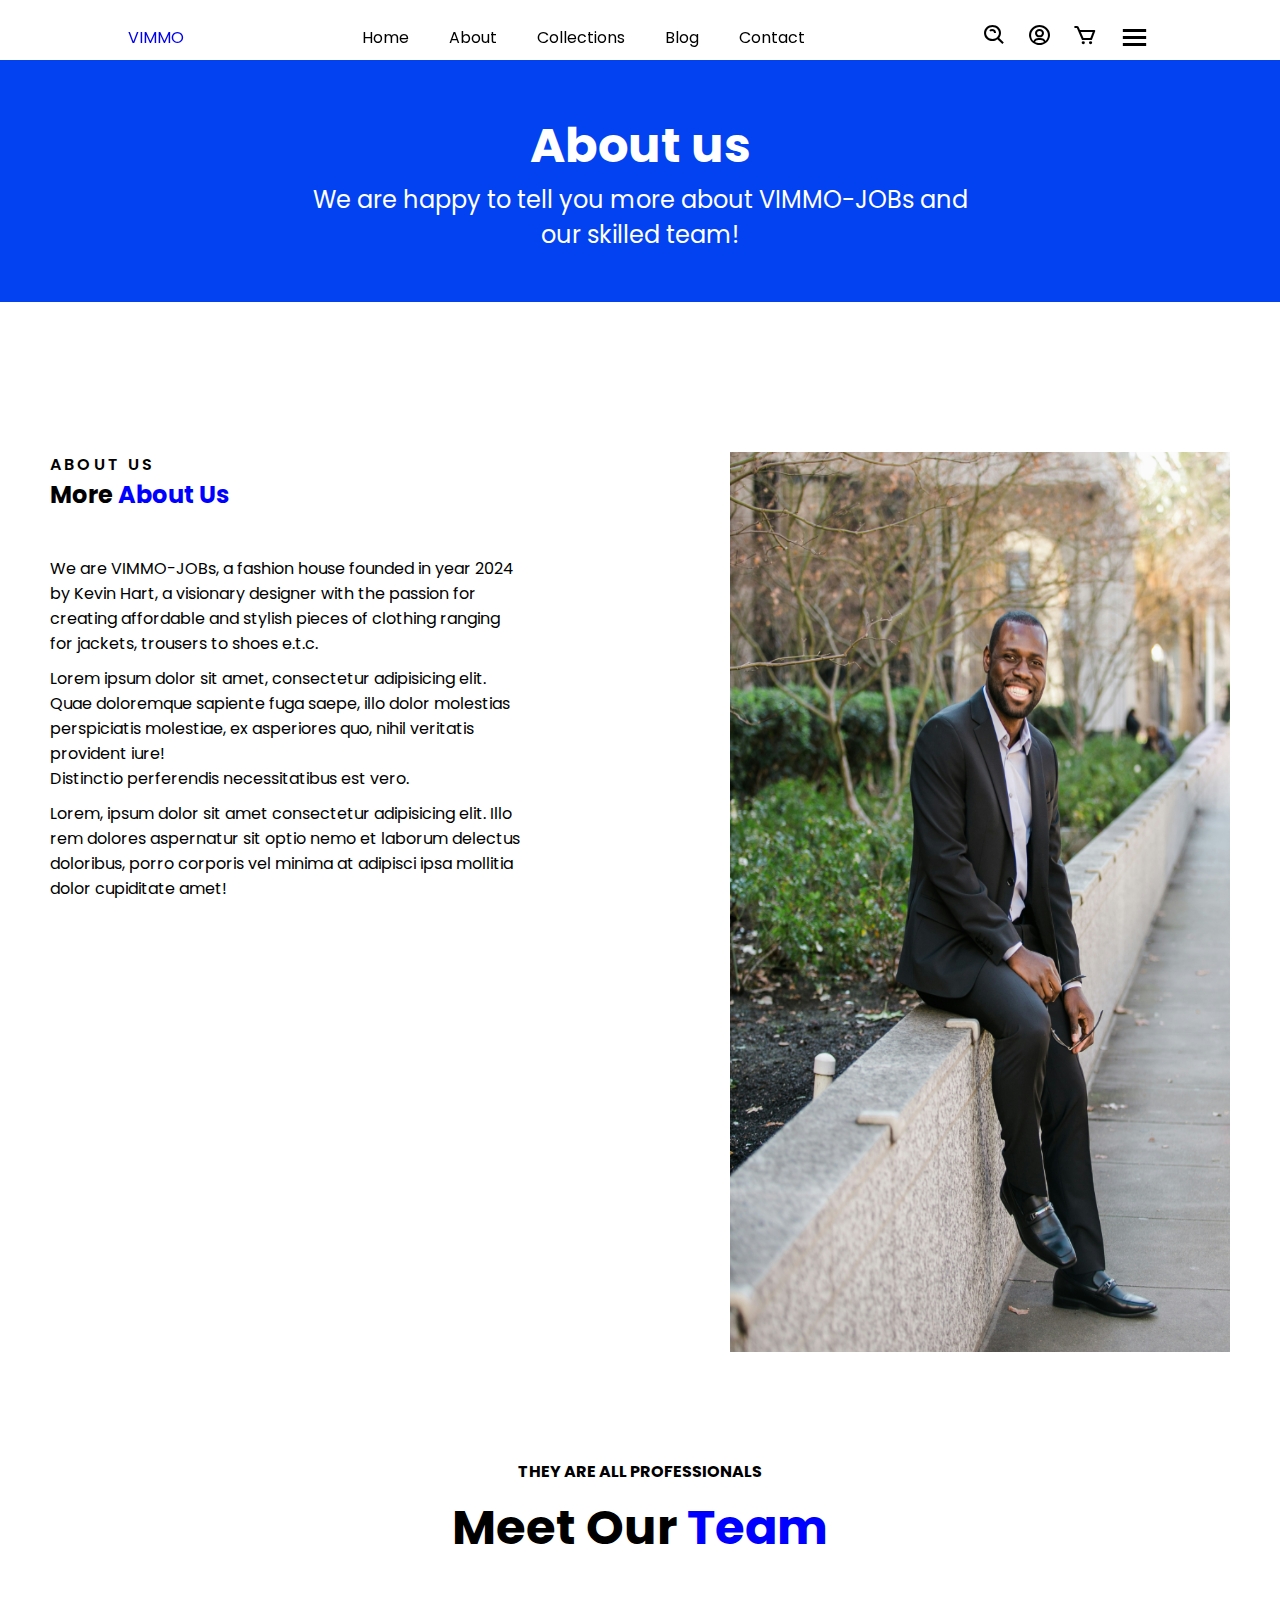
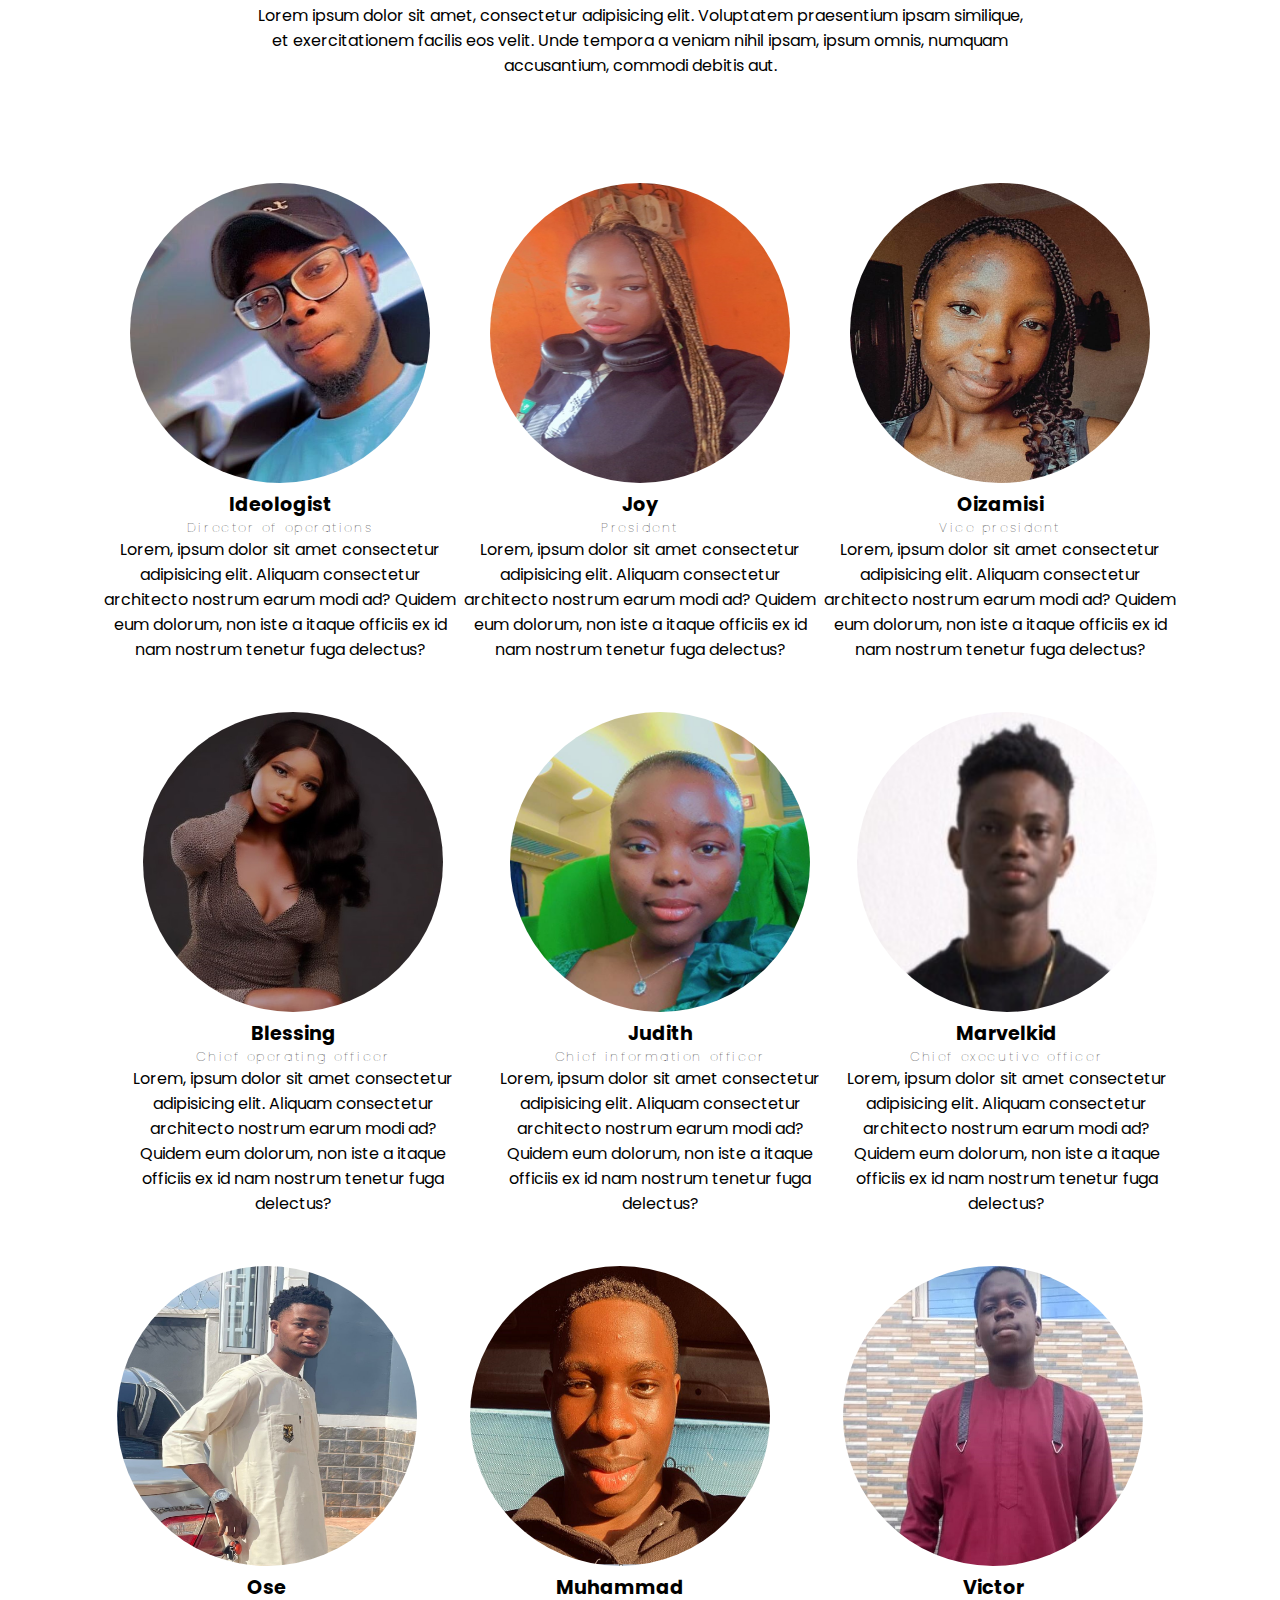
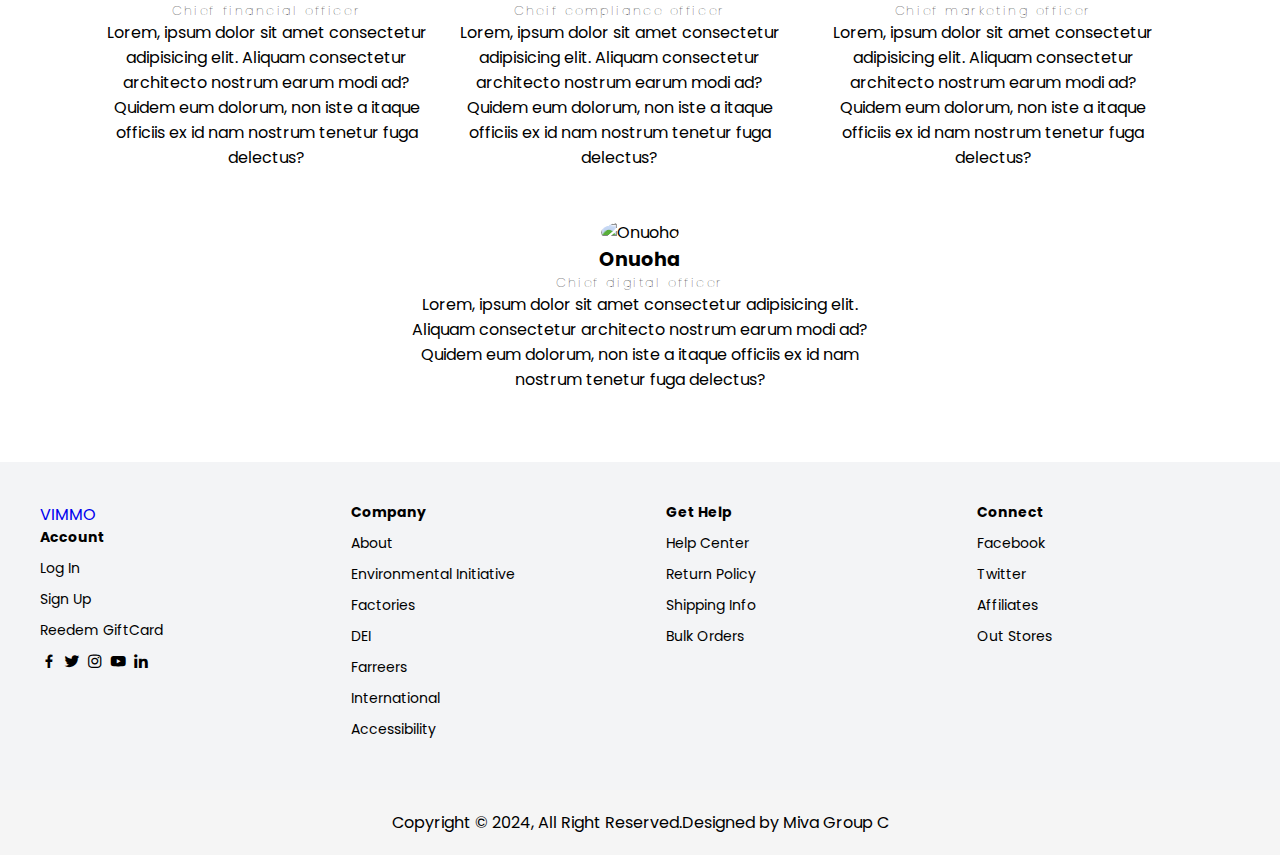
==== About/about.html @ 6a5ee30c "Add files via upload" ====
<!DOCTYPE html>
<html lang="en">
    <head>
        <meta charset="UTF-8">
        <meta http-equiv="X-UA-Compatible" content="IE=edge">
        <meta name="viewport" content="width=device-width, initial-scale=1.0">
        <title>About Us</title>
        <!-- css-link -->
        <link rel="stylesheet" href="about.css">

        <link rel="preconnect" href="https://fonts.googleapis.com">
        <link rel="preconnect" href="https://fonts.gstatic.com" crossorigin>
        <link
            href="https://fonts.googleapis.com/css2?family=Poppins:ital,wght@0,100;0,200;0,300;0,400;0,500;0,600;0,700;0,800;0,900;1,100;1,200;1,300;1,400;1,500;1,600;1,700;1,800;1,900&display=swap"
            rel="stylesheet">

        <link rel="stylesheet"
            href="https://cdnjs.cloudflare.com/ajax/libs/font-awesome/6.5.2/css/all.min.css"
            integrity="sha512-SnH5WK+bZxgPHs44uWIX+LLJAJ9/2PkPKZ5QiAj6Ta86w+fsb2TkcmfRyVX3pBnMFcV7oQPJkl9QevSCWr3W6A=="
            crossorigin="anonymous" referrerpolicy="no-referrer" />

        <link rel="stylesheet"
            href="https://unpkg.com/boxicons@latest/css/boxicons.min.css">
    </head>
    <header>
        <a href="#" class="logo">VIMMO</a>

        <ul class="navmenu">
            <li><a href="#">Home</a></li>
            <li><a href="about.html">About</a></li>
            <li><a href="product.html">Collections</a></li>
            <li><a href="#">Blog</a></li>
            <li><a href="#">Contact</a></li>
        </ul>
        <div class="nav-icon">
            <a href="#"><i class='bx bx-search-alt'></i></a>
            <a href="#"><i class='bx bx-user-circle'></i></a>
            <a href="#"><i class='bx bx-cart'></i></a>

            <div class="bx bx-menu" id="menu-icon"></div>

        </div>
    </header>

    <body>
        <div class="about_section">
            <div class="about_header">
                <h1>About us</h1>
                <p>
                    We are happy to tell you more about VIMMO-JOBs and<br>
                    our skilled team!

                </p>
            </div>
        </div>
        <!--breif information section-->
        <div class="about_content">

            <div class="text_section">
                <div class="left_art">
                    <h1>ABOUT US</h1>
                    <h2>More <span>About Us</span></h2>
                    <div class="words">
                        <p>We are VIMMO-JOBs, a fashion house founded in year
                            2024
                            by Kevin Hart, a visionary designer with the passion
                            for
                            creating
                            affordable and stylish pieces of clothing ranging
                            for
                            jackets, trousers to shoes e.t.c.
                        </p>
                        <p>
                            Lorem ipsum dolor sit amet, consectetur adipisicing
                            elit.<br>
                            Quae doloremque sapiente fuga saepe, illo dolor
                            molestias perspiciatis molestiae, ex asperiores quo,
                            nihil veritatis provident iure!<br>
                            Distinctio perferendis necessitatibus est vero.
                        </p>
                        <p>
                            Lorem, ipsum dolor sit amet consectetur adipisicing
                            elit. Illo rem dolores aspernatur sit optio nemo et
                            laborum delectus doloribus,
                            porro corporis vel minima at adipisci ipsa mollitia
                            dolor cupiditate amet!
                        </p>
                    </div>
                </div>
                <div class="image_section">
                    <img class="Img_pic"
                        src="Images/Black coporate man.jpg"
                        alt="Our Ceo">

                </div>
            </div>

        </div>
    </div>
    <!--Introduction section-->
    <div class="team_intro">
        <h1>THEY ARE ALL PROFESSIONALS</h1>
        <h2>Meet Our <span> Team </span></h2>

        <p>
            Lorem ipsum dolor sit amet, consectetur adipisicing elit.
            Voluptatem praesentium ipsam similique, et exercitationem
            facilis eos velit.
            Unde tempora a veniam nihil ipsam, ipsum omnis, numquam
            accusantium, commodi debitis aut.
        </p>

    </div>
    <div class="team_section1">
        <div class="Ideologist">
            <img src="Images/ideologist.jpg" alt="Samuel">
            <h1>Ideologist</h1>
            <h2>Director of operations</h2>
            <p>Lorem, ipsum dolor sit amet consectetur adipisicing elit. Aliquam
                consectetur architecto nostrum earum modi ad? Quidem eum
                dolorum,
                non iste a itaque officiis ex id nam nostrum tenetur fuga
                delectus?</p>
        </div>
        <div class="Joy">
            <img src="Images/Joy.jpg" alt="joy">
            <h1>Joy</h1>
            <h2>President</h2>
            <p>Lorem, ipsum dolor sit amet consectetur adipisicing elit. Aliquam
                consectetur architecto nostrum earum modi ad? Quidem eum
                dolorum,
                non iste a itaque officiis ex id nam nostrum tenetur fuga
                delectus?</p>
        </div>
        <div class="oizamisi">
            <img src="Images/oizamisi.jpg" alt="oizamisi">
            <h1>Oizamisi</h1>
            <h2>Vice president</h2>
            <p>Lorem, ipsum dolor sit amet consectetur adipisicing elit. Aliquam
                consectetur architecto nostrum earum modi ad? Quidem eum
                dolorum,
                non iste a itaque officiis ex id nam nostrum tenetur fuga
                delectus?</p>
        </div>
    </div>
    <div class="team_section2">
        <div class="ideologist">
            <img src="Images/blessing.jpg" alt="Blessing">
            <h1>Blessing</h1>
            <h2>Chief operating officer</h2>
            <p>Lorem, ipsum dolor sit amet consectetur adipisicing elit. Aliquam
                consectetur architecto nostrum earum modi ad? Quidem eum
                dolorum,
                non iste a itaque officiis ex id nam nostrum tenetur fuga
                delectus?</p>
        </div>
        <div class="Ideologist">
            <img src="Images/Judith.jpg" alt="Judith">
            <h1>Judith</h1>
            <h2>Chief information officer</h2>
            <p>Lorem, ipsum dolor sit amet consectetur adipisicing elit. Aliquam
                consectetur architecto nostrum earum modi ad? Quidem eum
                dolorum,
                non iste a itaque officiis ex id nam nostrum tenetur fuga
                delectus?</p>
        </div>
        <div class="Ideologist">
            <img src="Images/marvelkid.jpg" alt="Marvelkid">
            <h1>Marvelkid</h1>
            <h2>Chief executive officer</h2>
            <p>Lorem, ipsum dolor sit amet consectetur adipisicing elit. Aliquam
                consectetur architecto nostrum earum modi ad? Quidem eum
                dolorum,
                non iste a itaque officiis ex id nam nostrum tenetur fuga
                delectus?</p>
        </div>

    </div>

    <div class="team_section2">
        <div>
            <img src="Images/ose.jpg" alt="ose">
            <h1>Ose</h1>
            <h2>Chief financial officer</h2>
            <p>Lorem, ipsum dolor sit amet consectetur adipisicing elit. Aliquam
                consectetur architecto nostrum earum modi ad? Quidem eum
                dolorum,
                non iste a itaque officiis ex id nam nostrum tenetur fuga
                delectus?</p>
        </div>
        <div class="ideologist">
            <img src="Images/muhammad .png" alt="Muhammad">
            <h1>Muhammad</h1>
            <h2>Cheif compliance officer</h2>
            <p>Lorem, ipsum dolor sit amet consectetur adipisicing elit. Aliquam
                consectetur architecto nostrum earum modi ad? Quidem eum
                dolorum,
                non iste a itaque officiis ex id nam nostrum tenetur fuga
                delectus?</p>
        </div>
        <div class="ideologist">
            <img src="Images/victor.jpg" alt="Victor">
            <h1>Victor</h1>
            <h2>Chief marketing officer</h2>
            <p>Lorem, ipsum dolor sit amet consectetur adipisicing elit. Aliquam
                consectetur architecto nostrum earum modi ad? Quidem eum
                dolorum,
                non iste a itaque officiis ex id nam nostrum tenetur fuga
                delectus?</p>
        </div>

    </div>
    <div class="team_section3">
        <div>
            <img src="Images/NDP.png" alt="Onuoha">
            <h1>Onuoha</h1>
            <h2>Chief digital officer</h2>
            <p>Lorem, ipsum dolor sit amet consectetur adipisicing elit. Aliquam
                consectetur architecto nostrum earum modi ad? Quidem eum
                dolorum,
                non iste a itaque officiis ex id nam nostrum tenetur fuga
                delectus?</p>
        </div>
    </div>

    <!-- footer-->
    <section class="contact">
        <div class="footer-info">
            <div class="first-footer-info">
                <a href="#" class="logo">VIMMO</a>
                <h4>Account</h4>
                <p>Log In</p>
                <p>Sign Up</p>
                <p>Reedem GiftCard</p>

                <div class="social-icon">
                    <a href="#"><i class='bx bxl-facebook'></i></a>
                    <a href="#"><i class='bx bxl-twitter'></i></a>
                    <a href="#"><i class='bx bxl-instagram'></i></a>
                    <a href="#"><i class='bx bxl-youtube'></i></a>
                    <a href="#"><i class='bx bxl-linkedin'></i></a>
                </div>
            </div>
            <div class="second-info">
                <h4>Company</h4>
                <p>About</p>
                <p>Environmental initiative</p>
                <p>Factories</p>
                <p>DEI</p>
                <p>Farreers</p>
                <p>international</p>
                <p>Accessibility</p>
            </div>
            <div class="third second-info">
                <h4>Get Help</h4>
                <p>Help Center</p>
                <p>Return Policy</p>
                <p>Shipping Info</p>
                <p>Bulk Orders</p>
            </div>
            <div class="fouth second-info">
                <h4>Connect</h4>
                <p>Facebook</p>
                <p>Twitter</p>
                <p>Affiliates</p>
                <p>Out Stores</p>
            </div>
        </div>
    </section>
    <div class="copyright">
        <p>Copyright © 2024, All Right Reserved.Designed by Miva Group C</p>
    </div>

</body>
---- About/about.css ----
*{
    margin: 0;
    padding: 0;
    box-sizing: border-box;
    scroll-behavior: smooth;
    font-family: 'Poppins';
    list-style: none;
    text-decoration: none;
}
header{
    position: fixed;
    width: 100%;
    top: 0;
    right: 0;
    z-index: 1000;
    display: flex;
    align-items: center;
    justify-content: space-between;
    padding: 20px 10%;
}
.logo{
    max-width: 120px;
    height: auto;
}
.navmenu{
    display: flex;
}
.navmenu a{
    color: black;
    font-size: 16px;
    text-transform: capitalize;
    padding: 10px 20px;
    font-weight: 400;
    transition: all .42s ease;
}
.navmenu a:hover{
    color: rgb(255, 0, 0);
}
.nav-icon{
    display: flex;
    align-items: center;
}
.nav-icon i{
    margin-right: 20px;
    color: black;
    font-size: 25px;
    font-weight: 400;
    transition: all .42s ease;
}
.nav-icon i:hover{
    transform: scale(1.1);
    color: red;
}
.nav-icon{
    display: flex;
    align-items: center;
}
.nav-icon i{
    margin-right: 20px;
    color: black;
    font-size: 25px;
    font-weight: 400;
    transition: all .42s ease;
}
.nav-icon i:hover{
    transform: scale(1.1);
    color: red;
}
#menu-icon{
    font-size: 35px;
    color: black;
    z-index: 10001;
    cursor: pointer;
}

body{
    margin: 0%;
    padding: 0%;
    background-color: white;
    display: grid;
    width: 100%;
    min-height: 100vh;
    
}
/*About design*/
.about_section{
    text-align: center;
    margin-top: 60px;
    padding: 0;
    
    
}
.about_header{
    background-color: #0342f0;
    color: white;
    padding: 50px 20px;
}
.about_header h1{
    margin: 0;
    font-size: 3em;
}
.about_header p{
    font-size: 1.5em;
    margin-bottom: 10px 0 0;
}
/* Breig information section*/
.Img_pic{
width: 500px;
height: 900px;
margin-top: 20%;
}
.text_section{
    display: flex;
    align-items: center;
    justify-content: space-between;
    padding: 50px;
}
.words{
    width: 70%;
    height: 80%;
    padding-top: 5%;
}
.words p{
    padding-top: 10px;
}
.left_art h1{
    font-size: 1em;
    font-weight: 600; /*affects the thickness of the font*/
    letter-spacing: 0.2em; /*create spaces in-between letters*/
}
.left_art span{
    color: blue;
}
.left_art{
    margin-top: 7.8%;
    height: 900px;
}



/*Team Introduction section */
.team_intro{
    padding: 50px 200px 75px 200px;
    text-align: center;
    margin: 0px 50px 0px 50px;
}
.team_intro h1{
    font-size: 1em; /* resizes the font */
}
.team_intro h2{
font-size: 3em;
padding: 1%;
padding-bottom: 5%;
}
.team_intro span{
    color: blue;
}
.team_section1{
    display: flex;
    align-items: center;
    justify-content: space-evenly;
    text-align: center;
    padding: 30px 100px 20px 100px;
}
.team_section1 img{
    width: 300px;
    height: 300px;
    border-radius: 50%;
    
}
.team_section1 h1{
    font-size: 1.2em;
}
.ideologist{
    padding: 0px 20px 0px 20px;
}
.team_section1 h2{
    font-size: 0.8em;
    font-weight: 100;
    letter-spacing: 0.2em;
}
.team_section2{
    display: flex;
    align-items: center;
    justify-content: space-evenly;
    text-align: center;
    padding: 30px 100px 20px 100px;
}
.team_section2 img{
    width: 300px;
    height: 300px;
    border-radius: 50%;
}
.team_section2 h1{
    font-size: 1.2em;
}
.team_section2 h2{
    font-size: 0.8em;
    font-weight: 100;
    letter-spacing: 0.2em;
}
.team_section3{
    display: flex;
    align-items: center;
    justify-content: space-evenly;
    text-align: center;
    padding: 30px 100px 20px 100px;
    margin: 0px 100px 50px 100px;
}
.team_section3 img{
    width: 300px;
    height: 300px;
    border-radius: 50%;
}
.team_section3 h1{
    font-size: 1.2em;
}
.team_section3 h2{
    font-size: 0.8em;
    font-weight: 100;
    letter-spacing: 0.2em;
}
.team_section3 p{
    margin: 0px 200px 0px 200px;
}
/* footer */
.contact {
    background-color: #f3f4f6;
  }
  .footer-info {
    margin: 20px;
    padding: 20px;
    display: grid;
    grid-template-columns: repeat(auto-fit, minmax(160px, auto));
    gap: 3rem;
  }
  .first-footer-info a {
    width: 140px;
    height: auto;
  }
  .footer-info h4 {
    color: black;
    font-size: 14px;
    text-transform: capitalize;
    margin-bottom: 10px;
  }
  .footer-info p {
    color: black;
    font-size: 14px;
    font-weight: 400;
    text-transform: capitalize;
    line-height: 1.5;
    margin-bottom: 10px;
    cursor: pointer;
    transition: all 0.42s;
  }
  .footer-info p:hover {
    color: red;
  }
  .social-icon i {
    color: black;
    margin-right: 1px;
    font-size: 18px;
    transition: all 0.42s;
  }
  .social-icon i:hover {
    transform: scale(1.3);
  }
  .copyright {
    background-color: whitesmoke;
    text-align: center;
    padding: 20px;
  }
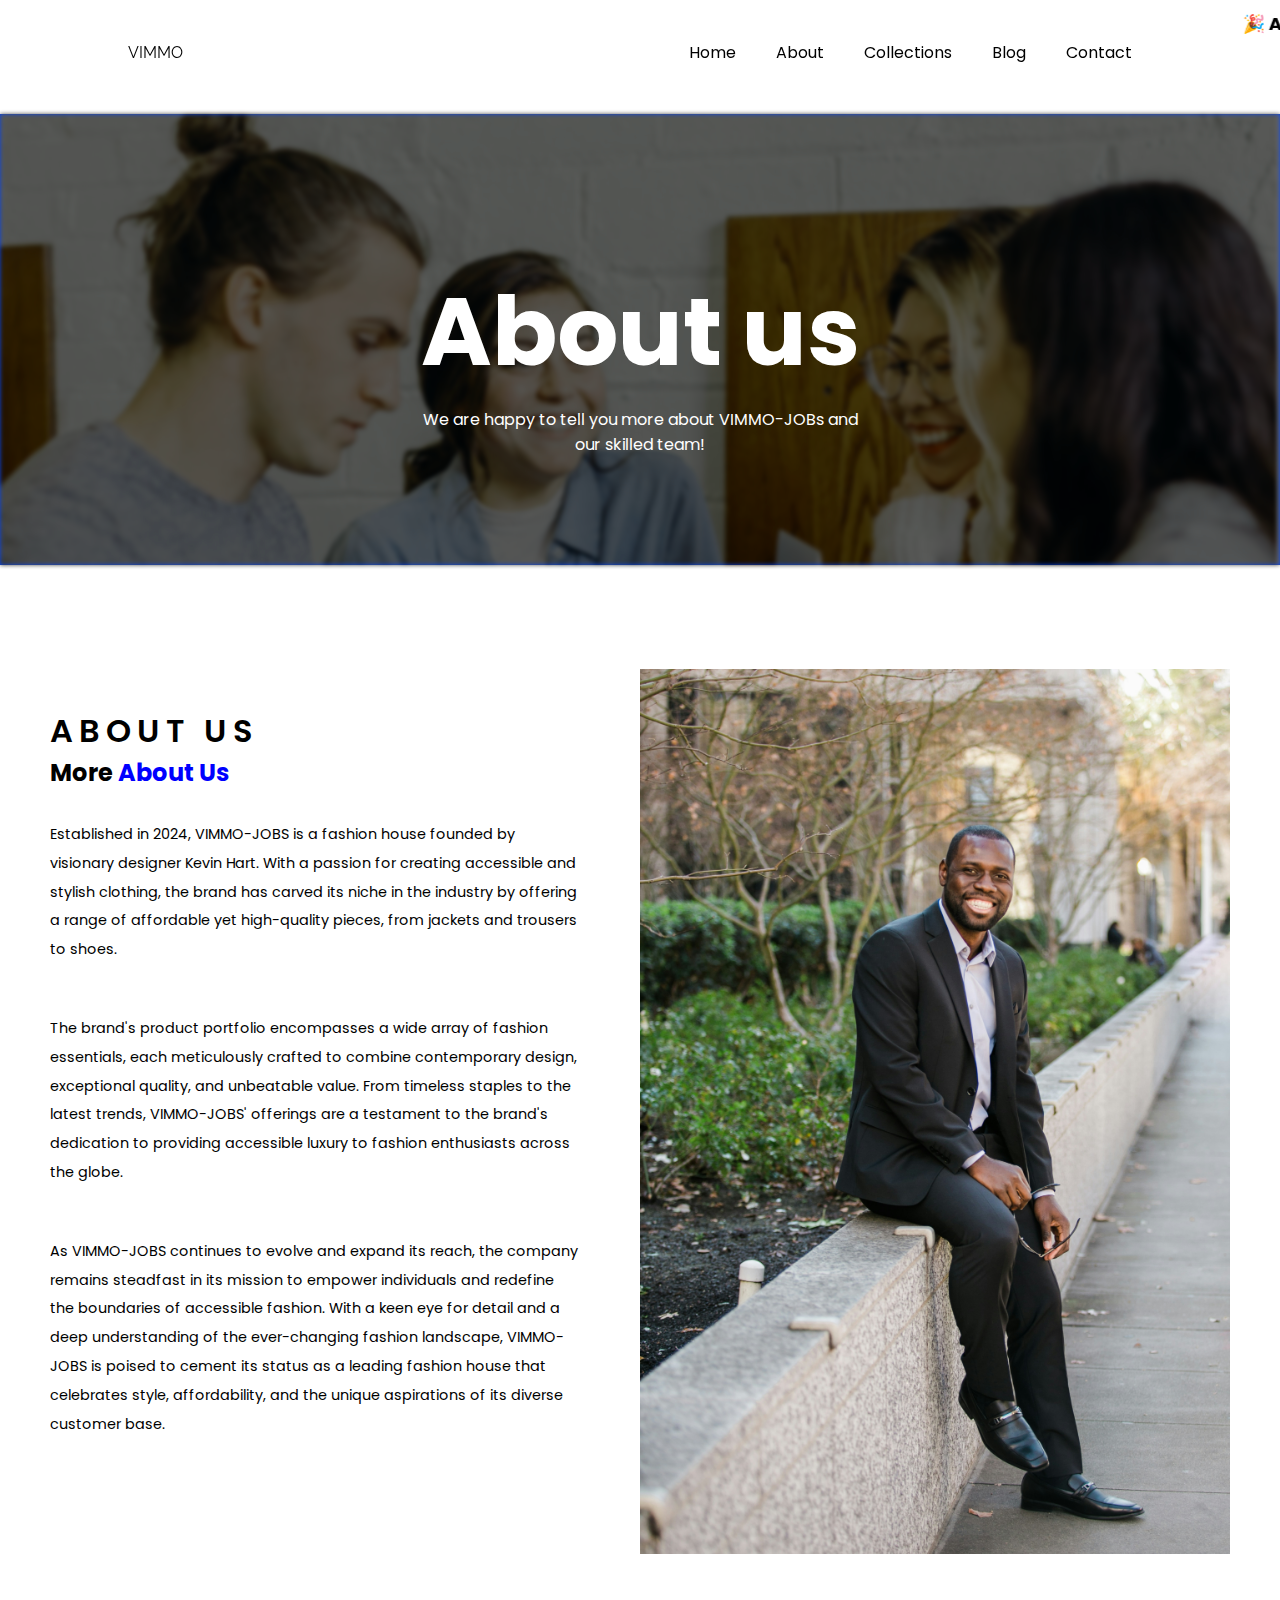
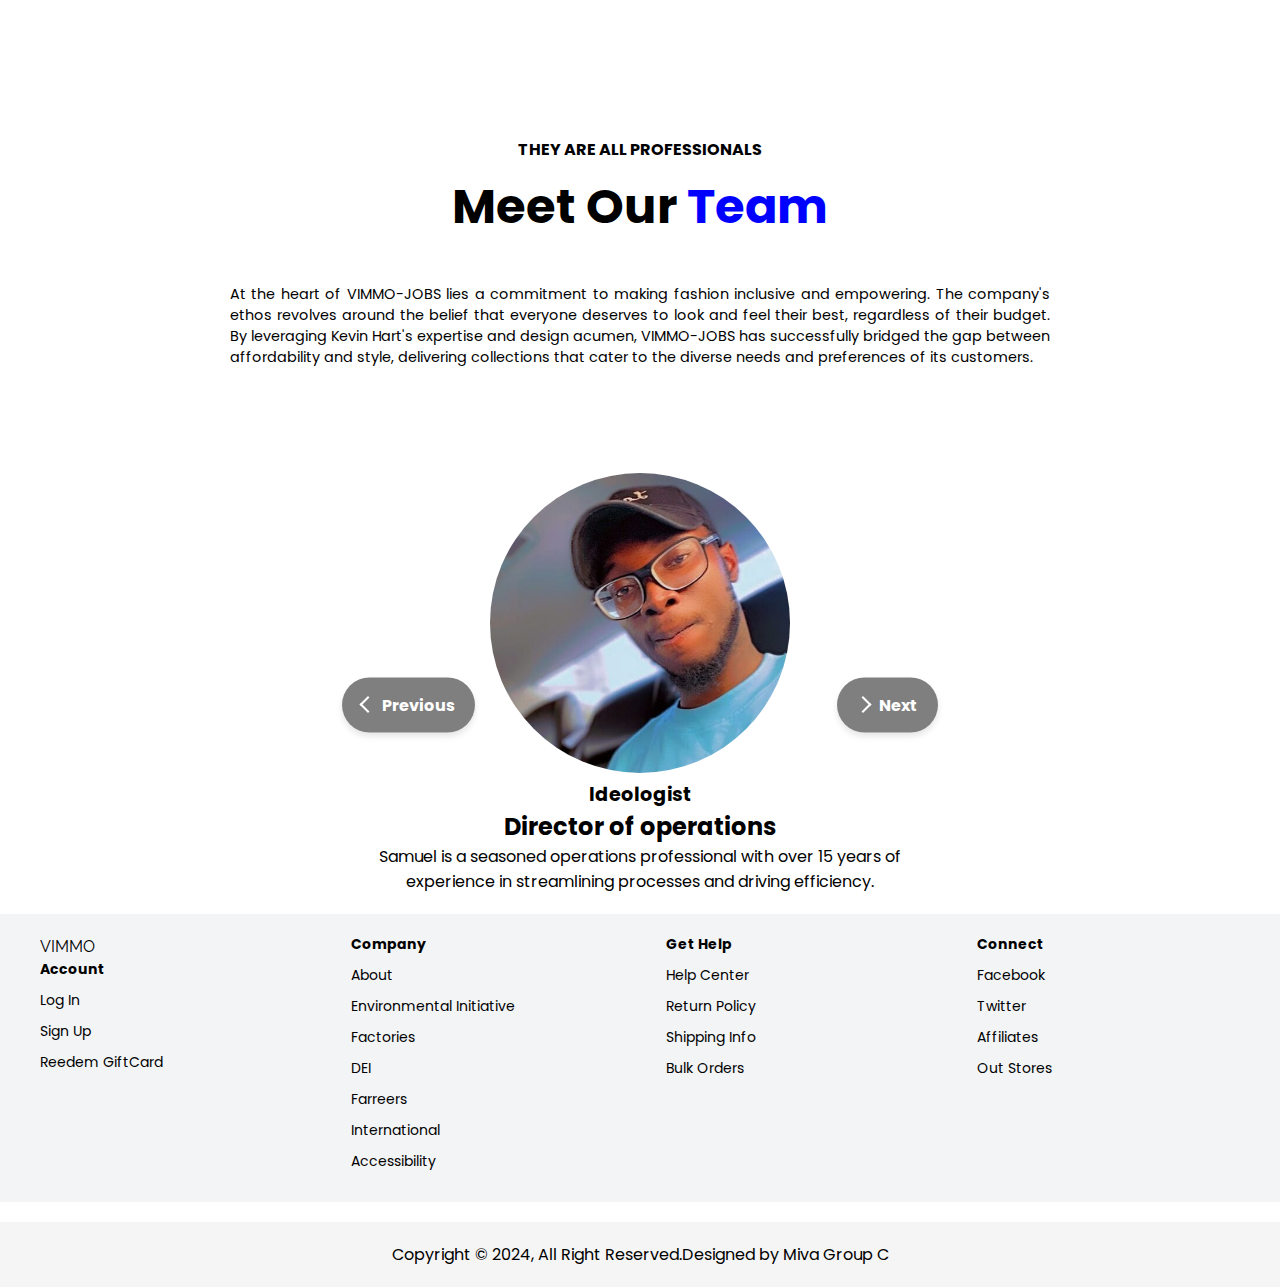
==== commit ff15c964: "UPDATED_VERSION" ====
--- a/About/about.html
+++ b/About/about.html
@@ -1,14 +1,16 @@
 <!DOCTYPE html>
 <html lang="en">
-    <head>
-        <meta charset="UTF-8">
-        <meta http-equiv="X-UA-Compatible" content="IE=edge">
-        <meta name="viewport" content="width=device-width, initial-scale=1.0">
-        <title>About Us</title>
-        <!-- css-link -->
-        <link rel="stylesheet" href="about.css">
-
-        <link rel="preconnect" href="https://fonts.googleapis.com">
+
+<head>
+    <meta charset="UTF-8">
+    <meta http-equiv="X-UA-Compatible" content="IE=edge">
+    <meta name="viewport" content="width=device-width, initial-scale=1.0">
+    <title>About Us</title>
+    <!-- css-link -->
+    <link rel="stylesheet" href="about.css">
+    <script defer src="about.js"></script>
+
+    <!-- <link rel="preconnect" href="https://fonts.googleapis.com">
         <link rel="preconnect" href="https://fonts.gstatic.com" crossorigin>
         <link
             href="https://fonts.googleapis.com/css2?family=Poppins:ital,wght@0,100;0,200;0,300;0,400;0,500;0,600;0,700;0,800;0,900;1,100;1,200;1,300;1,400;1,500;1,600;1,700;1,800;1,900&display=swap"
@@ -20,82 +22,90 @@
             crossorigin="anonymous" referrerpolicy="no-referrer" />
 
         <link rel="stylesheet"
-            href="https://unpkg.com/boxicons@latest/css/boxicons.min.css">
-    </head>
-    <header>
-        <a href="#" class="logo">VIMMO</a>
-
-        <ul class="navmenu">
-            <li><a href="#">Home</a></li>
-            <li><a href="about.html">About</a></li>
-            <li><a href="product.html">Collections</a></li>
-            <li><a href="#">Blog</a></li>
-            <li><a href="#">Contact</a></li>
-        </ul>
-        <div class="nav-icon">
+            href="https://unpkg.com/boxicons@latest/css/boxicons.min.css"> -->
+</head>
+<div class="announcement-bar">
+    <marquee behavior="scroll" direction="left" scrollamount="5">
+        🎉 AMAZING OFFER! 🎉 Enjoy a 100% discount on all our products! Shop now and pay absolutely nothing! Limited
+        time
+        offer!
+    </marquee>
+</div>
+<header>
+    <a href="/index.html" class="logo">VIMMO</a>
+
+    <ul class="navmenu">
+        <li><a href="/index.html">Home</a></li>
+        <li><a href="/About/about.html">About</a></li>
+        <li><a href="/product page/product.html">Collections</a></li>
+        <li><a href="/Blog page/blog.html">Blog</a></li>
+        <li><a href="/contact/Contact.html">Contact</a></li>
+    </ul>
+    <!-- <div class="nav-icon">
             <a href="#"><i class='bx bx-search-alt'></i></a>
             <a href="#"><i class='bx bx-user-circle'></i></a>
             <a href="#"><i class='bx bx-cart'></i></a>
 
             <div class="bx bx-menu" id="menu-icon"></div>
 
-        </div>
-    </header>
-
-    <body>
-        <div class="about_section">
-            <div class="about_header">
+        </div> -->
+</header>
+
+<body>
+    <div class="about_section">
+        <div class="about_header">
+            <img src="/About/Images/hero--section.jpg" alt="">
+            <div class="about_text">
                 <h1>About us</h1>
                 <p>
                     We are happy to tell you more about VIMMO-JOBs and<br>
                     our skilled team!
-
                 </p>
-            </div>
-        </div>
-        <!--breif information section-->
-        <div class="about_content">
-
-            <div class="text_section">
-                <div class="left_art">
-                    <h1>ABOUT US</h1>
-                    <h2>More <span>About Us</span></h2>
-                    <div class="words">
-                        <p>We are VIMMO-JOBs, a fashion house founded in year
-                            2024
-                            by Kevin Hart, a visionary designer with the passion
-                            for
-                            creating
-                            affordable and stylish pieces of clothing ranging
-                            for
-                            jackets, trousers to shoes e.t.c.
-                        </p>
-                        <p>
-                            Lorem ipsum dolor sit amet, consectetur adipisicing
-                            elit.<br>
-                            Quae doloremque sapiente fuga saepe, illo dolor
-                            molestias perspiciatis molestiae, ex asperiores quo,
-                            nihil veritatis provident iure!<br>
-                            Distinctio perferendis necessitatibus est vero.
-                        </p>
-                        <p>
-                            Lorem, ipsum dolor sit amet consectetur adipisicing
-                            elit. Illo rem dolores aspernatur sit optio nemo et
-                            laborum delectus doloribus,
-                            porro corporis vel minima at adipisci ipsa mollitia
-                            dolor cupiditate amet!
-                        </p>
-                    </div>
+
+            </div>
+        </div>
+    </div>
+    <!--breif information section-->
+    <div class="about_content">
+
+        <div class="text_section">
+            <div class="left_art">
+                <h1>ABOUT US</h1>
+                <h2>More <span>About Us</span></h2>
+                <div class="words">
+                    <p>Established in 2024, VIMMO-JOBS is a fashion house founded by visionary designer Kevin Hart. With
+                        a passion for creating
+                        accessible and stylish clothing, the brand has carved its niche in the industry by offering a
+                        range of affordable yet
+                        high-quality pieces, from jackets and trousers to shoes.
+                    </p>
+                    <p>
+                        The brand's product portfolio encompasses a wide array of fashion essentials, each meticulously
+                        crafted to combine
+                        contemporary design, exceptional quality, and unbeatable value. From timeless staples to the
+                        latest trends, VIMMO-JOBS'
+                        offerings are a testament to the brand's dedication to providing accessible luxury to fashion
+                        enthusiasts across the
+                        globe.
+                    </p>
+                    <p>
+                        As VIMMO-JOBS continues to evolve and expand its reach, the company remains steadfast in its
+                        mission to empower
+                        individuals and redefine the boundaries of accessible fashion. With a keen eye for detail and a
+                        deep understanding of
+                        the ever-changing fashion landscape, VIMMO-JOBS is poised to cement its status as a leading
+                        fashion house that
+                        celebrates style, affordability, and the unique aspirations of its diverse customer base.
+                    </p>
                 </div>
-                <div class="image_section">
-                    <img class="Img_pic"
-                        src="Images/Black coporate man.jpg"
-                        alt="Our Ceo">
-
-                </div>
-            </div>
-
-        </div>
+            </div>
+
+            <img class="Img_pic" src="Images/Black coporate man.jpg" alt="Our Ceo">
+
+
+        </div>
+
+    </div>
     </div>
     <!--Introduction section-->
     <div class="team_intro">
@@ -103,125 +113,93 @@
         <h2>Meet Our <span> Team </span></h2>
 
         <p>
-            Lorem ipsum dolor sit amet, consectetur adipisicing elit.
-            Voluptatem praesentium ipsam similique, et exercitationem
-            facilis eos velit.
-            Unde tempora a veniam nihil ipsam, ipsum omnis, numquam
-            accusantium, commodi debitis aut.
+            At the heart of VIMMO-JOBS lies a commitment to making fashion inclusive and empowering. The company's ethos
+            revolves
+            around the belief that everyone deserves to look and feel their best, regardless of their budget. By
+            leveraging Kevin
+            Hart's expertise and design acumen, VIMMO-JOBS has successfully bridged the gap between affordability and
+            style,
+            delivering collections that cater to the diverse needs and preferences of its customers.
         </p>
 
     </div>
     <div class="team_section1">
-        <div class="Ideologist">
-            <img src="Images/ideologist.jpg" alt="Samuel">
-            <h1>Ideologist</h1>
-            <h2>Director of operations</h2>
-            <p>Lorem, ipsum dolor sit amet consectetur adipisicing elit. Aliquam
-                consectetur architecto nostrum earum modi ad? Quidem eum
-                dolorum,
-                non iste a itaque officiis ex id nam nostrum tenetur fuga
-                delectus?</p>
-        </div>
-        <div class="Joy">
-            <img src="Images/Joy.jpg" alt="joy">
-            <h1>Joy</h1>
-            <h2>President</h2>
-            <p>Lorem, ipsum dolor sit amet consectetur adipisicing elit. Aliquam
-                consectetur architecto nostrum earum modi ad? Quidem eum
-                dolorum,
-                non iste a itaque officiis ex id nam nostrum tenetur fuga
-                delectus?</p>
-        </div>
-        <div class="oizamisi">
-            <img src="Images/oizamisi.jpg" alt="oizamisi">
-            <h1>Oizamisi</h1>
-            <h2>Vice president</h2>
-            <p>Lorem, ipsum dolor sit amet consectetur adipisicing elit. Aliquam
-                consectetur architecto nostrum earum modi ad? Quidem eum
-                dolorum,
-                non iste a itaque officiis ex id nam nostrum tenetur fuga
-                delectus?</p>
-        </div>
-    </div>
-    <div class="team_section2">
-        <div class="ideologist">
-            <img src="Images/blessing.jpg" alt="Blessing">
-            <h1>Blessing</h1>
-            <h2>Chief operating officer</h2>
-            <p>Lorem, ipsum dolor sit amet consectetur adipisicing elit. Aliquam
-                consectetur architecto nostrum earum modi ad? Quidem eum
-                dolorum,
-                non iste a itaque officiis ex id nam nostrum tenetur fuga
-                delectus?</p>
-        </div>
-        <div class="Ideologist">
-            <img src="Images/Judith.jpg" alt="Judith">
-            <h1>Judith</h1>
-            <h2>Chief information officer</h2>
-            <p>Lorem, ipsum dolor sit amet consectetur adipisicing elit. Aliquam
-                consectetur architecto nostrum earum modi ad? Quidem eum
-                dolorum,
-                non iste a itaque officiis ex id nam nostrum tenetur fuga
-                delectus?</p>
-        </div>
-        <div class="Ideologist">
+        <div class="slider-container">
+            <div class="slide">
+                <img src="Images/ideologist.jpg" alt="Samuel">
+                <h1>Ideologist</h1>
+                <h2>Director of operations</h2>
+                <p>Samuel is a seasoned operations professional with over 15 years of experience in streamlining
+                    processes and driving
+                    efficiency. </p>
+            </div>
+            <div class="slide">
+                <img src="Images/Joy.jpg" alt="joy">
+                <h1>Joy</h1>
+                <h2>President</h2>
+                <p>Joy is the visionary President of our organization. With her extensive industry knowledge and
+                    strategic mindset, she
+                    has led the company to unprecedented growth and success. H</p>
+            </div>
+            <div class="slide">
+                <img src="Images/oizamisi.jpg" alt="oizamisi">
+                <h1>Oizamisi</h1>
+                <h2>Vice president</h2>
+                <p>Oizamisi is the Vice President of our organization, known for her exceptional leadership and
+                    problem-solving skills.
+                </p>
+            </div>
+            <div class="slide">
+                <img src="Images/blessing.jpg" alt="Blessing">
+                <h1>Blessing</h1>
+                <h2>Chief operating officer</h2>
+                <p>As the Chief Operating Officer, Blessing is responsible for overseeing the day-to-day operations of
+                    the company,
+                    ensuring that all business functions work together efficiently</p>
+            </div>
+        </div>
+        <div class="slide">
             <img src="Images/marvelkid.jpg" alt="Marvelkid">
             <h1>Marvelkid</h1>
             <h2>Chief executive officer</h2>
-            <p>Lorem, ipsum dolor sit amet consectetur adipisicing elit. Aliquam
-                consectetur architecto nostrum earum modi ad? Quidem eum
-                dolorum,
-                non iste a itaque officiis ex id nam nostrum tenetur fuga
-                delectus?</p>
-        </div>
-
-    </div>
-
-    <div class="team_section2">
-        <div>
+            <p>Marvelkid is the visionary Chief Executive Officer who has led the company to remarkable success. </p>
+        </div>
+        <div class="slide">
+            <img src="Images/muhammad .png" alt="Muhammad">
+            <h1>Muhammad</h1>
+            <h2>Cheif compliance officer</h2>
+            <p>Muhammad is the Chief Compliance Officer, responsible for ensuring that the company operates within the
+                legal and
+                regulatory framework.</p>
+        </div>
+        <div class="slide">
+            <img src="Images/victor.jpg" alt="Victor">
+            <h1>Victor</h1>
+            <h2>Chief marketing officer</h2>
+            <p>Victor is the Chief Marketing Officer, driving the company's branding and marketing strategies. </p>
+        </div>
+        <div class="slide">
             <img src="Images/ose.jpg" alt="ose">
             <h1>Ose</h1>
             <h2>Chief financial officer</h2>
-            <p>Lorem, ipsum dolor sit amet consectetur adipisicing elit. Aliquam
-                consectetur architecto nostrum earum modi ad? Quidem eum
-                dolorum,
-                non iste a itaque officiis ex id nam nostrum tenetur fuga
-                delectus?</p>
-        </div>
-        <div class="ideologist">
-            <img src="Images/muhammad .png" alt="Muhammad">
-            <h1>Muhammad</h1>
-            <h2>Cheif compliance officer</h2>
-            <p>Lorem, ipsum dolor sit amet consectetur adipisicing elit. Aliquam
-                consectetur architecto nostrum earum modi ad? Quidem eum
-                dolorum,
-                non iste a itaque officiis ex id nam nostrum tenetur fuga
-                delectus?</p>
-        </div>
-        <div class="ideologist">
-            <img src="Images/victor.jpg" alt="Victor">
-            <h1>Victor</h1>
-            <h2>Chief marketing officer</h2>
-            <p>Lorem, ipsum dolor sit amet consectetur adipisicing elit. Aliquam
-                consectetur architecto nostrum earum modi ad? Quidem eum
-                dolorum,
-                non iste a itaque officiis ex id nam nostrum tenetur fuga
-                delectus?</p>
-        </div>
-
-    </div>
-    <div class="team_section3">
-        <div>
+            <p>Ose is the Chief Financial Officer, responsible for overseeing the company's financial operations and
+                ensuring
+                financial stability and growth. </p>
+        </div>
+        <div class="slide">
             <img src="Images/NDP.png" alt="Onuoha">
             <h1>Onuoha</h1>
             <h2>Chief digital officer</h2>
-            <p>Lorem, ipsum dolor sit amet consectetur adipisicing elit. Aliquam
-                consectetur architecto nostrum earum modi ad? Quidem eum
-                dolorum,
-                non iste a itaque officiis ex id nam nostrum tenetur fuga
-                delectus?</p>
-        </div>
-    </div>
+            <p>Onuoha is the Chief Digital Officer, responsible for spearheading the company's digital transformation
+                initiatives.
+            </p>
+        </div>
+        <button class="prev">Previous</button>
+        <button class="next">Next</button>
+    </div>
+
+    </div>
+
 
     <!-- footer-->
     <section class="contact">
@@ -271,4 +249,4 @@
         <p>Copyright © 2024, All Right Reserved.Designed by Miva Group C</p>
     </div>
 
-</body>
+</body>--- a/About/about.css
+++ b/About/about.css
@@ -1,273 +1,457 @@
-*{
-    margin: 0;
-    padding: 0;
-    box-sizing: border-box;
-    scroll-behavior: smooth;
-    font-family: 'Poppins';
-    list-style: none;
-    text-decoration: none;
-}
-header{
-    position: fixed;
+@import url('https://fonts.googleapis.com/css2?family=Poppins:ital,wght@0,100;0,200;0,300;0,400;0,500;0,600;0,700;0,800;0,900;1,100;1,200;1,300;1,400;1,500;1,600;1,700;1,800;1,900&display=swap');
+@import url('https://fonts.googleapis.com/css2?family=Raleway:ital,wght@0,100..900;1,100..900&family=Satisfy&display=swap');
+
+* {
+  margin: 0;
+  padding: 0;
+  box-sizing: border-box;
+  scroll-behavior: smooth;
+  font-family: 'Poppins';
+  list-style: none;
+  text-decoration: none;
+}
+.announcement-bar {
+  /* background-color: #ff0000; */
+  color: #000;
+  padding: 10px 0;
+  font-weight: bold;
+  margin-bottom: 12px;
+  font-weight: bold;
+  width: 100%;
+  z-index: 1001;
+}
+marquee {
+  font-size: 18px;
+}
+
+header {
+  position: fixed;
+  width: 100%;
+  top: 20px;
+  right: 0;
+  z-index: 1000;
+  display: flex;
+  align-items: center;
+  justify-content: space-between;
+  padding: 20px 10%;
+}
+.logo {
+  max-width: 120px;
+  color: black;
+  font-family: 'Raleway', sans-serif;
+}
+.navmenu {
+  display: flex;
+}
+.navmenu a {
+  color: black;
+  font-size: 16px;
+  text-transform: capitalize;
+  padding: 10px 20px;
+  font-weight: 400;
+  transition: all 0.42s ease;
+}
+.navmenu a:hover {
+  color: rgb(255, 0, 0);
+}
+.nav-icon {
+  display: flex;
+  align-items: center;
+}
+.nav-icon i {
+  margin-right: 20px;
+  color: black;
+  font-size: 25px;
+  font-weight: 400;
+  transition: all 0.42s ease;
+}
+.nav-icon i:hover {
+  transform: scale(1.1);
+  color: red;
+}
+#menu-icon {
+  font-size: 35px;
+  color: black;
+  z-index: 10001;
+  cursor: pointer;
+}
+header.sticky {
+  background: white;
+  padding: 20px 10%;
+  box-shadow: 0px 0px 10px rgb(0 0 0 / 10%);
+}
+
+/*About design*/
+.about_section {
+  text-align: center;
+  margin-top: 60px;
+  padding: 0;
+}
+.about_header {
+  background-color: #0342f0;
+  position: relative; /* Make the header a positioning context */
+  text-align: center; /* Center the text */
+}
+
+.about_header img {
+  width: 100%;
+  height: auto;
+  display: block;
+  filter: brightness(0.4) blur(2px) hue-rotate(18deg);
+}
+.about_header h1 {
+  margin: 0;
+  font-size: 1em;
+}
+.about_text {
+  position: absolute;
+  top: 30%;
+  left: 50%;
+  transform: translateX(-50%);
+  color: white;
+  padding: 10px 20px; /* Add some padding */
+  border-radius: 5px;
+}
+.about_text h1 {
+  font-size: 6rem;
+  margin-bottom: 3px;
+}
+/* Breig information section*/
+
+.text_section {
+  display: flex;
+  align-items: center;
+  justify-content: space-between;
+  padding: 50px;
+}
+.Img_pic {
+  width: 50%;
+}
+
+.words {
+  width: 90%;
+  padding-top: 5%;
+}
+.words p {
+  font-size: 0.9em;
+  line-height: 2;
+  margin-bottom: 50px;
+}
+.left_art h1 {
+  font-size: 2em;
+  font-weight: 600;
+  letter-spacing: 0.2em;
+}
+.left_art span {
+  color: blue;
+}
+.left_art {
+  margin-top: 7.8%;
+  height: 900px;
+}
+
+/*Team Introduction section */
+.team_intro {
+  padding: 50px 200px 75px 200px;
+  text-align: center;
+  margin: 30px;
+}
+.team_intro h1 {
+  font-size: 1em; /* resizes the font */
+}
+.team_intro h2 {
+  font-size: 3em;
+  padding: 1%;
+  padding-bottom: 5%;
+}
+.team_intro span {
+  color: blue;
+}
+.team_intro p {
+  text-align: justify;
+  font-size: 0.9rem;
+}
+.team_section1 img {
+  width: 300px;
+  height: 300px;
+  border-radius: 50%;
+}
+.team_section1 h1 {
+  font-size: 1.2em;
+}
+/* tast-out  */
+
+.team_section1 {
+  position: relative;
+  max-width: 600px;
+  margin: 0 auto;
+}
+
+.slider-container {
+  overflow: hidden;
+}
+
+.slide {
+  display: none;
+  text-align: center;
+}
+
+.slide.active {
+  display: block;
+}
+
+.prev,
+.next {
+  position: absolute;
+  top: 50%;
+  transform: translateY(-10%);
+  background-color: rgba(0, 0, 0, 0.5);
+  color: white;
+  border: none;
+  padding: 15px 20px;
+  cursor: pointer;
+  font-size: 16px;
+  font-weight: bold;
+  border-radius: 30px;
+  transition: all 0.3s ease;
+  outline: none;
+  box-shadow: 0 4px 6px rgba(0, 0, 0, 0.1);
+}
+
+.prev:hover,
+.next:hover {
+  background-color: rgba(0, 0, 0, 0.8);
+  color: #fff;
+  transform: translateY(-50%) scale(1.05);
+  box-shadow: 0 6px 8px rgba(0, 0, 0, 0.2);
+}
+
+.prev:active,
+.next:active {
+  transform: translateY(-40%) scale(0.95);
+}
+
+.prev::before,
+.next::before {
+  content: '';
+  display: inline-block;
+  width: 10px;
+  height: 10px;
+  border-top: 2px solid white;
+  border-right: 2px solid white;
+  transition: all 0.3s ease;
+}
+
+.prev::before {
+  transform: rotate(-135deg);
+  margin-right: 8px;
+}
+
+.next::before {
+  transform: rotate(45deg);
+  margin-right: 10px;
+}
+
+.prev:hover::before,
+.next:hover::before {
+  border-color: #fff;
+}
+
+.prev {
+  left: 2px;
+}
+
+.next {
+  right: 2px;
+}
+/* test out  */
+/* footer */
+.contact {
+  background-color: #f3f4f6;
+}
+.footer-info {
+  margin: 20px;
+  padding: 20px;
+  display: grid;
+  grid-template-columns: repeat(auto-fit, minmax(160px, auto));
+  gap: 3rem;
+}
+.first-footer-info a {
+  width: 140px;
+  height: auto;
+}
+.footer-info h4 {
+  color: black;
+  font-size: 14px;
+  text-transform: capitalize;
+  margin-bottom: 10px;
+}
+.footer-info p {
+  color: black;
+  font-size: 14px;
+  font-weight: 400;
+  text-transform: capitalize;
+  line-height: 1.5;
+  margin-bottom: 10px;
+  cursor: pointer;
+  transition: all 0.42s;
+}
+.footer-info p:hover {
+  color: red;
+}
+.social-icon i {
+  color: black;
+  margin-right: 1px;
+  font-size: 18px;
+  transition: all 0.42s;
+}
+.social-icon i:hover {
+  transform: scale(1.3);
+}
+.copyright {
+  background-color: whitesmoke;
+  text-align: center;
+  padding: 20px;
+}
+/* MEDIA-QUERIES */
+/* For tablets and smaller desktops */
+@media screen and (max-width: 768px) {
+  header {
+    padding: 15px 5%;
+  }
+
+  .navmenu a {
+    padding: 5px 10px;
+  }
+
+  .about_text h1 {
+    font-size: 4rem;
+  }
+
+  .text_section {
+    flex-direction: column;
+    padding: 30px;
+  }
+
+  .Img_pic,
+  .words {
     width: 100%;
-    top: 0;
-    right: 0;
-    z-index: 1000;
-    display: flex;
-    align-items: center;
-    justify-content: space-between;
-    padding: 20px 10%;
-}
-.logo{
-    max-width: 120px;
-    height: auto;
-}
-.navmenu{
-    display: flex;
-}
-.navmenu a{
-    color: black;
-    font-size: 16px;
-    text-transform: capitalize;
-    padding: 10px 20px;
-    font-weight: 400;
-    transition: all .42s ease;
-}
-.navmenu a:hover{
-    color: rgb(255, 0, 0);
-}
-.nav-icon{
-    display: flex;
-    align-items: center;
-}
-.nav-icon i{
-    margin-right: 20px;
-    color: black;
-    font-size: 25px;
-    font-weight: 400;
-    transition: all .42s ease;
-}
-.nav-icon i:hover{
-    transform: scale(1.1);
-    color: red;
-}
-.nav-icon{
-    display: flex;
-    align-items: center;
-}
-.nav-icon i{
-    margin-right: 20px;
-    color: black;
-    font-size: 25px;
-    font-weight: 400;
-    transition: all .42s ease;
-}
-.nav-icon i:hover{
-    transform: scale(1.1);
-    color: red;
-}
-#menu-icon{
-    font-size: 35px;
-    color: black;
-    z-index: 10001;
-    cursor: pointer;
-}
-
-body{
-    margin: 0%;
-    padding: 0%;
-    background-color: white;
-    display: grid;
-    width: 100%;
-    min-height: 100vh;
-    
-}
-/*About design*/
-.about_section{
-    text-align: center;
-    margin-top: 60px;
-    padding: 0;
-    
-    
-}
-.about_header{
-    background-color: #0342f0;
-    color: white;
-    padding: 50px 20px;
-}
-.about_header h1{
-    margin: 0;
-    font-size: 3em;
-}
-.about_header p{
-    font-size: 1.5em;
-    margin-bottom: 10px 0 0;
-}
-/* Breig information section*/
-.Img_pic{
-width: 500px;
-height: 900px;
-margin-top: 20%;
-}
-.text_section{
-    display: flex;
-    align-items: center;
-    justify-content: space-between;
-    padding: 50px;
-}
-.words{
-    width: 70%;
-    height: 80%;
-    padding-top: 5%;
-}
-.words p{
-    padding-top: 10px;
-}
-.left_art h1{
-    font-size: 1em;
-    font-weight: 600; /*affects the thickness of the font*/
-    letter-spacing: 0.2em; /*create spaces in-between letters*/
-}
-.left_art span{
-    color: blue;
-}
-.left_art{
-    margin-top: 7.8%;
-    height: 900px;
-}
-
-
-
-/*Team Introduction section */
-.team_intro{
-    padding: 50px 200px 75px 200px;
-    text-align: center;
-    margin: 0px 50px 0px 50px;
-}
-.team_intro h1{
-    font-size: 1em; /* resizes the font */
-}
-.team_intro h2{
-font-size: 3em;
-padding: 1%;
-padding-bottom: 5%;
-}
-.team_intro span{
-    color: blue;
-}
-.team_section1{
-    display: flex;
-    align-items: center;
-    justify-content: space-evenly;
-    text-align: center;
-    padding: 30px 100px 20px 100px;
-}
-.team_section1 img{
+  }
+
+  .team_intro {
+    padding: 30px 50px;
+  }
+
+  .team_section1 img {
     width: 300px;
     height: 300px;
-    border-radius: 50%;
-    
-}
-.team_section1 h1{
-    font-size: 1.2em;
-}
-.ideologist{
-    padding: 0px 20px 0px 20px;
-}
-.team_section1 h2{
-    font-size: 0.8em;
-    font-weight: 100;
-    letter-spacing: 0.2em;
-}
-.team_section2{
-    display: flex;
-    align-items: center;
-    justify-content: space-evenly;
-    text-align: center;
-    padding: 30px 100px 20px 100px;
-}
-.team_section2 img{
-    width: 300px;
-    height: 300px;
-    border-radius: 50%;
-}
-.team_section2 h1{
-    font-size: 1.2em;
-}
-.team_section2 h2{
-    font-size: 0.8em;
-    font-weight: 100;
-    letter-spacing: 0.2em;
-}
-.team_section3{
-    display: flex;
-    align-items: center;
-    justify-content: space-evenly;
-    text-align: center;
-    padding: 30px 100px 20px 100px;
-    margin: 0px 100px 50px 100px;
-}
-.team_section3 img{
-    width: 300px;
-    height: 300px;
-    border-radius: 50%;
-}
-.team_section3 h1{
-    font-size: 1.2em;
-}
-.team_section3 h2{
-    font-size: 0.8em;
-    font-weight: 100;
-    letter-spacing: 0.2em;
-}
-.team_section3 p{
-    margin: 0px 200px 0px 200px;
-}
-/* footer */
-.contact {
-    background-color: #f3f4f6;
-  }
+  }
+}
+
+/* For mobile devices */
+@media screen and (max-width: 768px) {
+  .logo {
+    max-width: 100px;
+  }
+
+  .navmenu {
+    display: none; /* You might want to implement a mobile menu */
+  }
+
+  #menu-icon {
+    display: block; /* Show mobile menu icon */
+  }
+
+  .about_text h1 {
+    font-size: 3rem;
+  }
+
+  .left_art {
+    height: auto;
+  }
+
+  .team_intro {
+    padding: 20px;
+    margin: 0;
+  }
+
+  .team_intro h2 {
+    font-size: 2em;
+  }
+
+  .team_section1 img {
+    width: 200px;
+    height: 200px;
+  }
+
+  .prev,
+  .next {
+    padding: 10px 15px;
+  }
+}
+
+/* For very small mobile devices */
+@media screen and (max-width: 320px) {
+ .about_text {
+  top: 35%;
+  transform: translate(-50%, -50%);
+  text-align: center;
+}
+
+.about_text h1 {
+  display: none;
+}
+.about_text p {
+  font-size: .6rem;
+}
+
+  header {
+    padding: 10px 5%;
+  }
+
+  .about_text h1 {
+    font-size: 2rem;
+  }
+
+  .words p {
+    font-size: 0.7em;
+  }
+
+  .left_art h1 {
+    font-size: 1em;
+  }
+
+  .team_intro p {
+    font-size: .7em;
+  }
+
+  .team_section1 img {
+    width: 150px;
+    height: 150px;
+  }
+
   .footer-info {
-    margin: 20px;
-    padding: 20px;
-    display: grid;
-    grid-template-columns: repeat(auto-fit, minmax(160px, auto));
-    gap: 3rem;
-  }
-  .first-footer-info a {
-    width: 140px;
-    height: auto;
-  }
-  .footer-info h4 {
-    color: black;
+    grid-template-columns: 1fr;
+  }
+  .prev,
+  .next {
+    padding: 10px 15px;
     font-size: 14px;
-    text-transform: capitalize;
-    margin-bottom: 10px;
-  }
-  .footer-info p {
-    color: black;
-    font-size: 14px;
-    font-weight: 400;
-    text-transform: capitalize;
-    line-height: 1.5;
-    margin-bottom: 10px;
-    cursor: pointer;
-    transition: all 0.42s;
-  }
-  .footer-info p:hover {
-    color: red;
-  }
-  .social-icon i {
-    color: black;
-    margin-right: 1px;
-    font-size: 18px;
-    transition: all 0.42s;
-  }
-  .social-icon i:hover {
-    transform: scale(1.3);
-  }
-  .copyright {
-    background-color: whitesmoke;
-    text-align: center;
-    padding: 20px;
-  }
+  }
+
+  .prev::before,
+  .next::before {
+    width: 3px;
+    height: 8px;
+    border-top-width: 1.5px;
+    border-right-width: 1.5px;
+  }
+
+  .prev::before {
+    margin-right: 6px;
+  }
+
+  .next::before {
+    margin-right: 7px;
+  }
+}
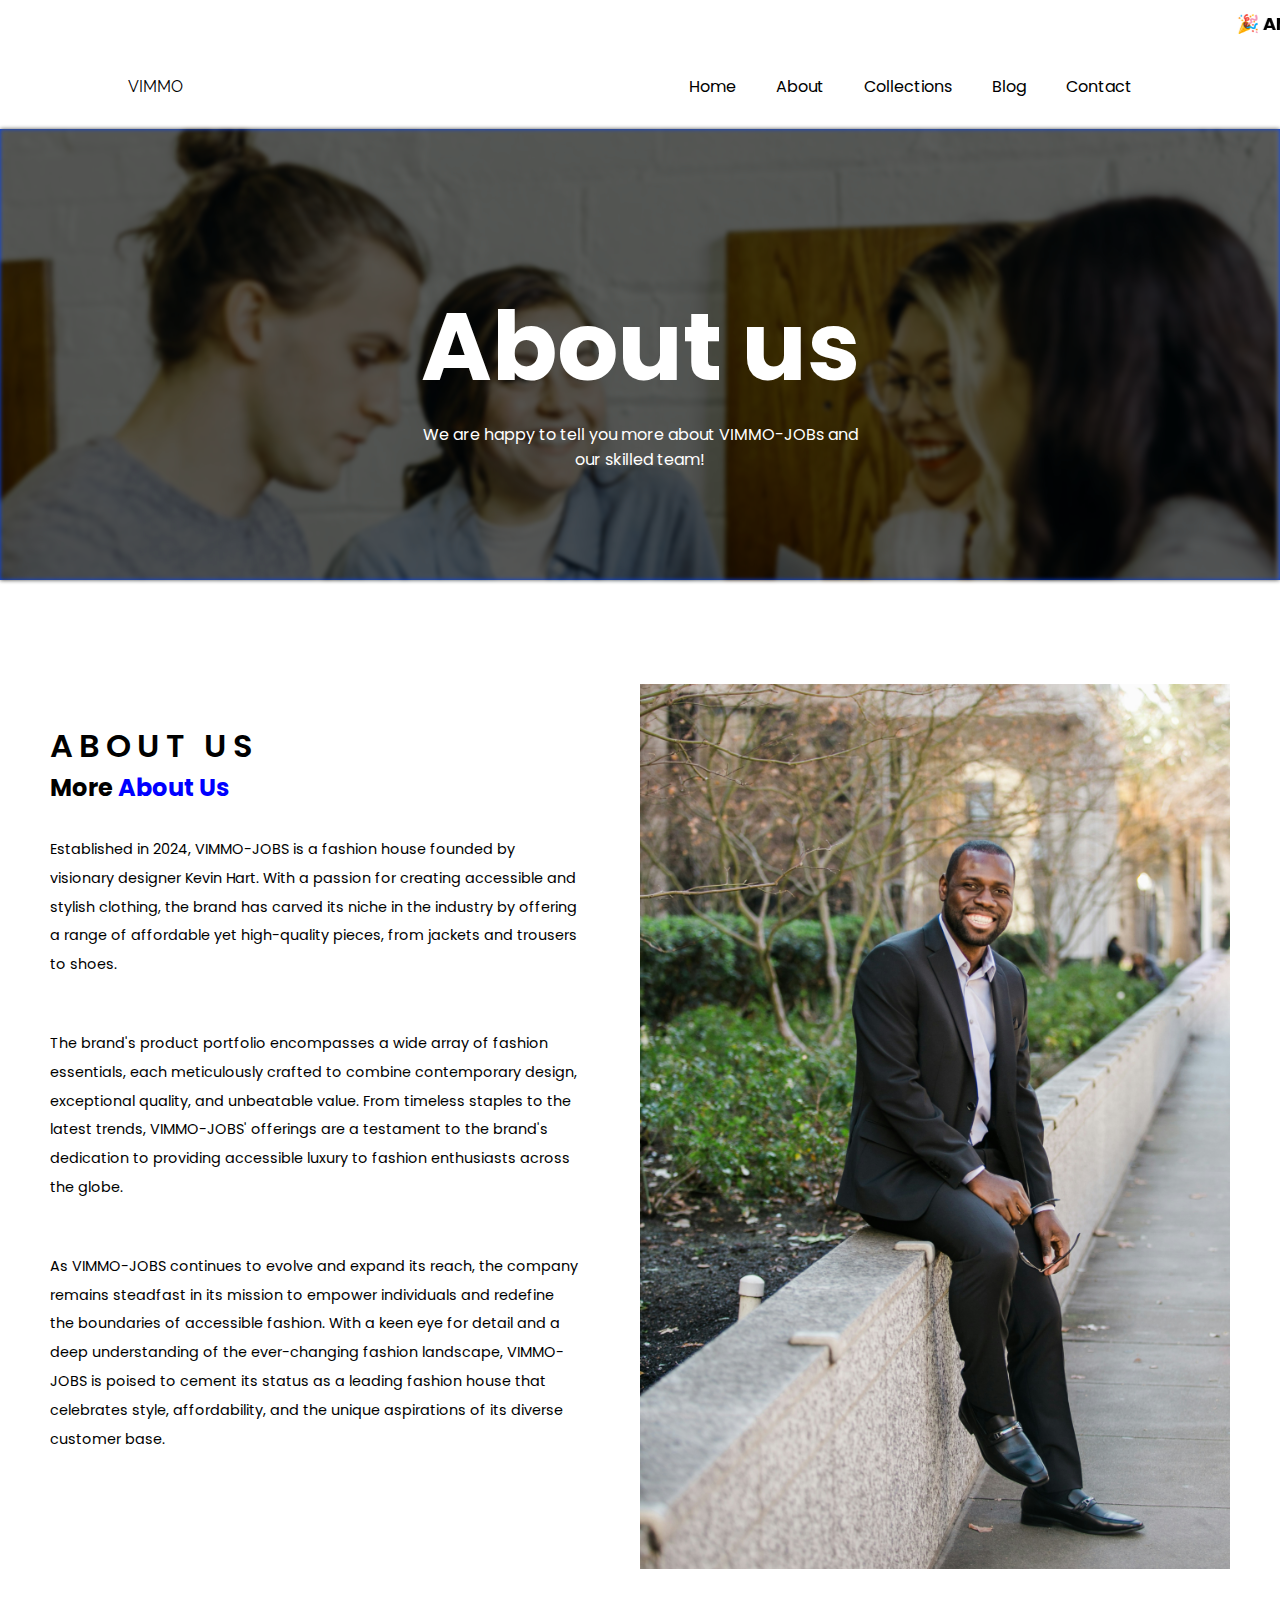
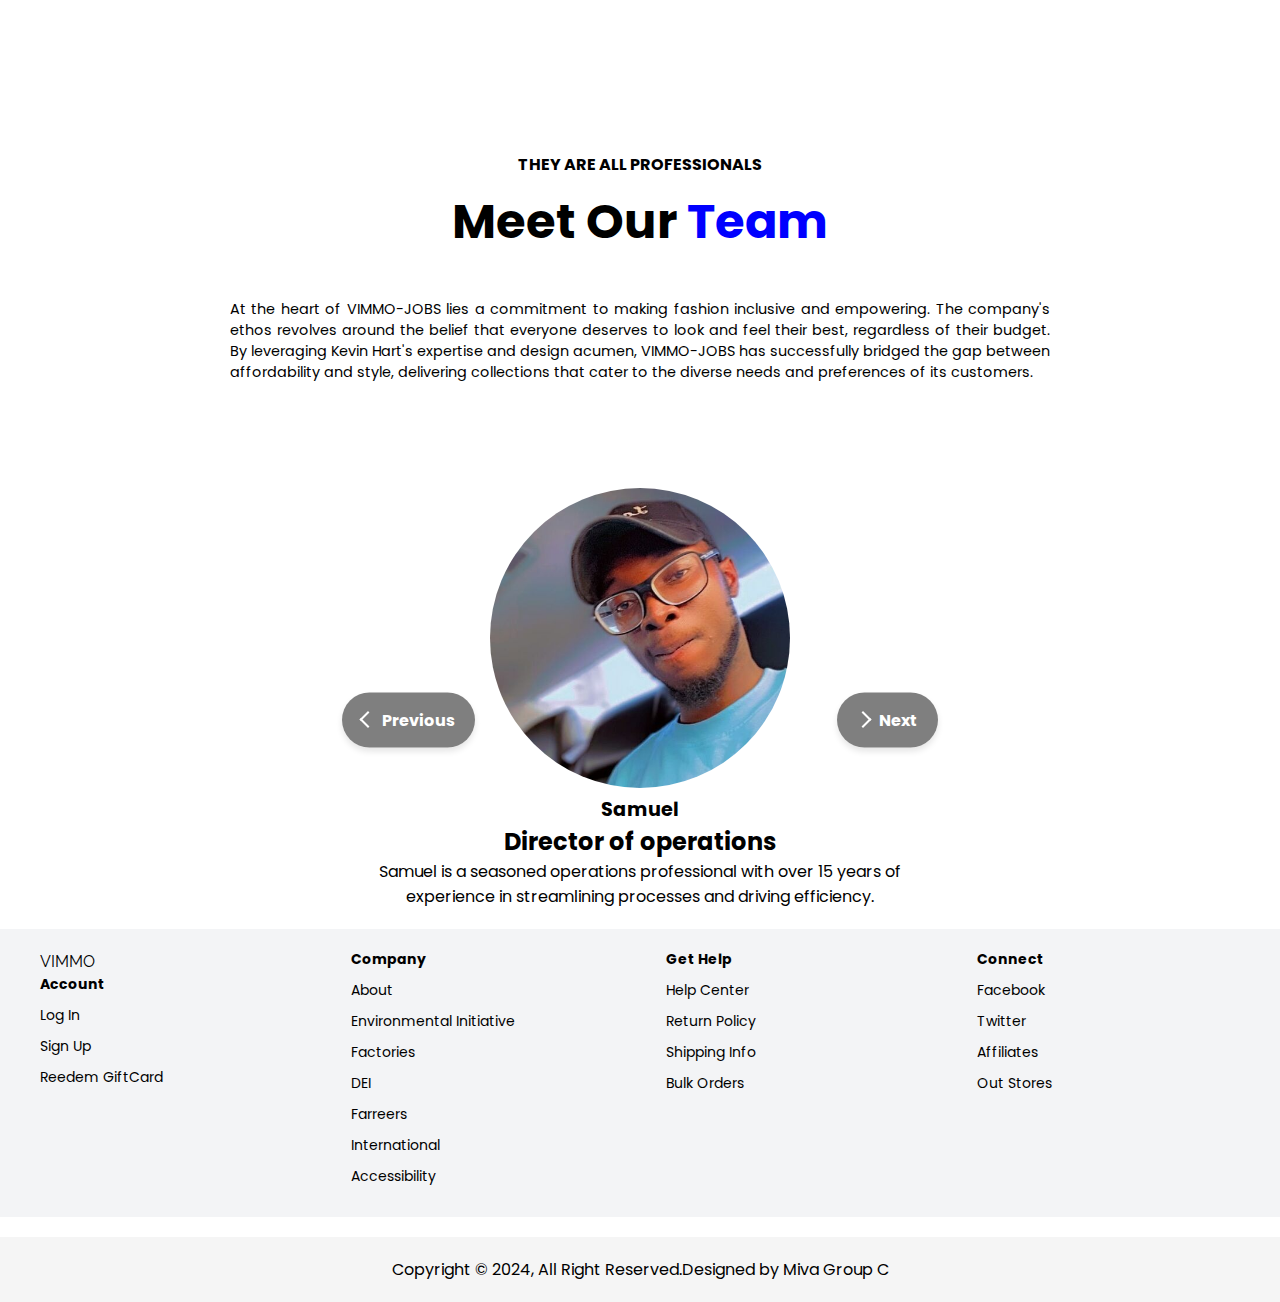
==== commit 7dbf8120: "COMPLETED_UPDATES" ====
--- a/About/about.html
+++ b/About/about.html
@@ -6,6 +6,7 @@
     <meta http-equiv="X-UA-Compatible" content="IE=edge">
     <meta name="viewport" content="width=device-width, initial-scale=1.0">
     <title>About Us</title>
+    <link rel="icon" href="/assets/logo.png" type="image/png">
     <!-- css-link -->
     <link rel="stylesheet" href="about.css">
     <script defer src="about.js"></script>
@@ -127,7 +128,7 @@
         <div class="slider-container">
             <div class="slide">
                 <img src="Images/ideologist.jpg" alt="Samuel">
-                <h1>Ideologist</h1>
+                <h1>Samuel</h1>
                 <h2>Director of operations</h2>
                 <p>Samuel is a seasoned operations professional with over 15 years of experience in streamlining
                     processes and driving
@@ -160,7 +161,7 @@
         </div>
         <div class="slide">
             <img src="Images/marvelkid.jpg" alt="Marvelkid">
-            <h1>Marvelkid</h1>
+            <h1>Marvelous</h1>
             <h2>Chief executive officer</h2>
             <p>Marvelkid is the visionary Chief Executive Officer who has led the company to remarkable success. </p>
         </div>
--- a/About/about.css
+++ b/About/about.css
@@ -15,7 +15,6 @@
   color: #000;
   padding: 10px 0;
   font-weight: bold;
-  margin-bottom: 12px;
   font-weight: bold;
   width: 100%;
   z-index: 1001;
@@ -25,9 +24,9 @@
 }
 
 header {
-  position: fixed;
+  /* position: fixed; */
   width: 100%;
-  top: 20px;
+  top: 10px;
   right: 0;
   z-index: 1000;
   display: flex;
@@ -76,7 +75,7 @@
   cursor: pointer;
 }
 header.sticky {
-  background: white;
+  background: #FDFCEB;
   padding: 20px 10%;
   box-shadow: 0px 0px 10px rgb(0 0 0 / 10%);
 }
@@ -84,7 +83,7 @@
 /*About design*/
 .about_section {
   text-align: center;
-  margin-top: 60px;
+  margin-top: 10px;
   padding: 0;
 }
 .about_header {
